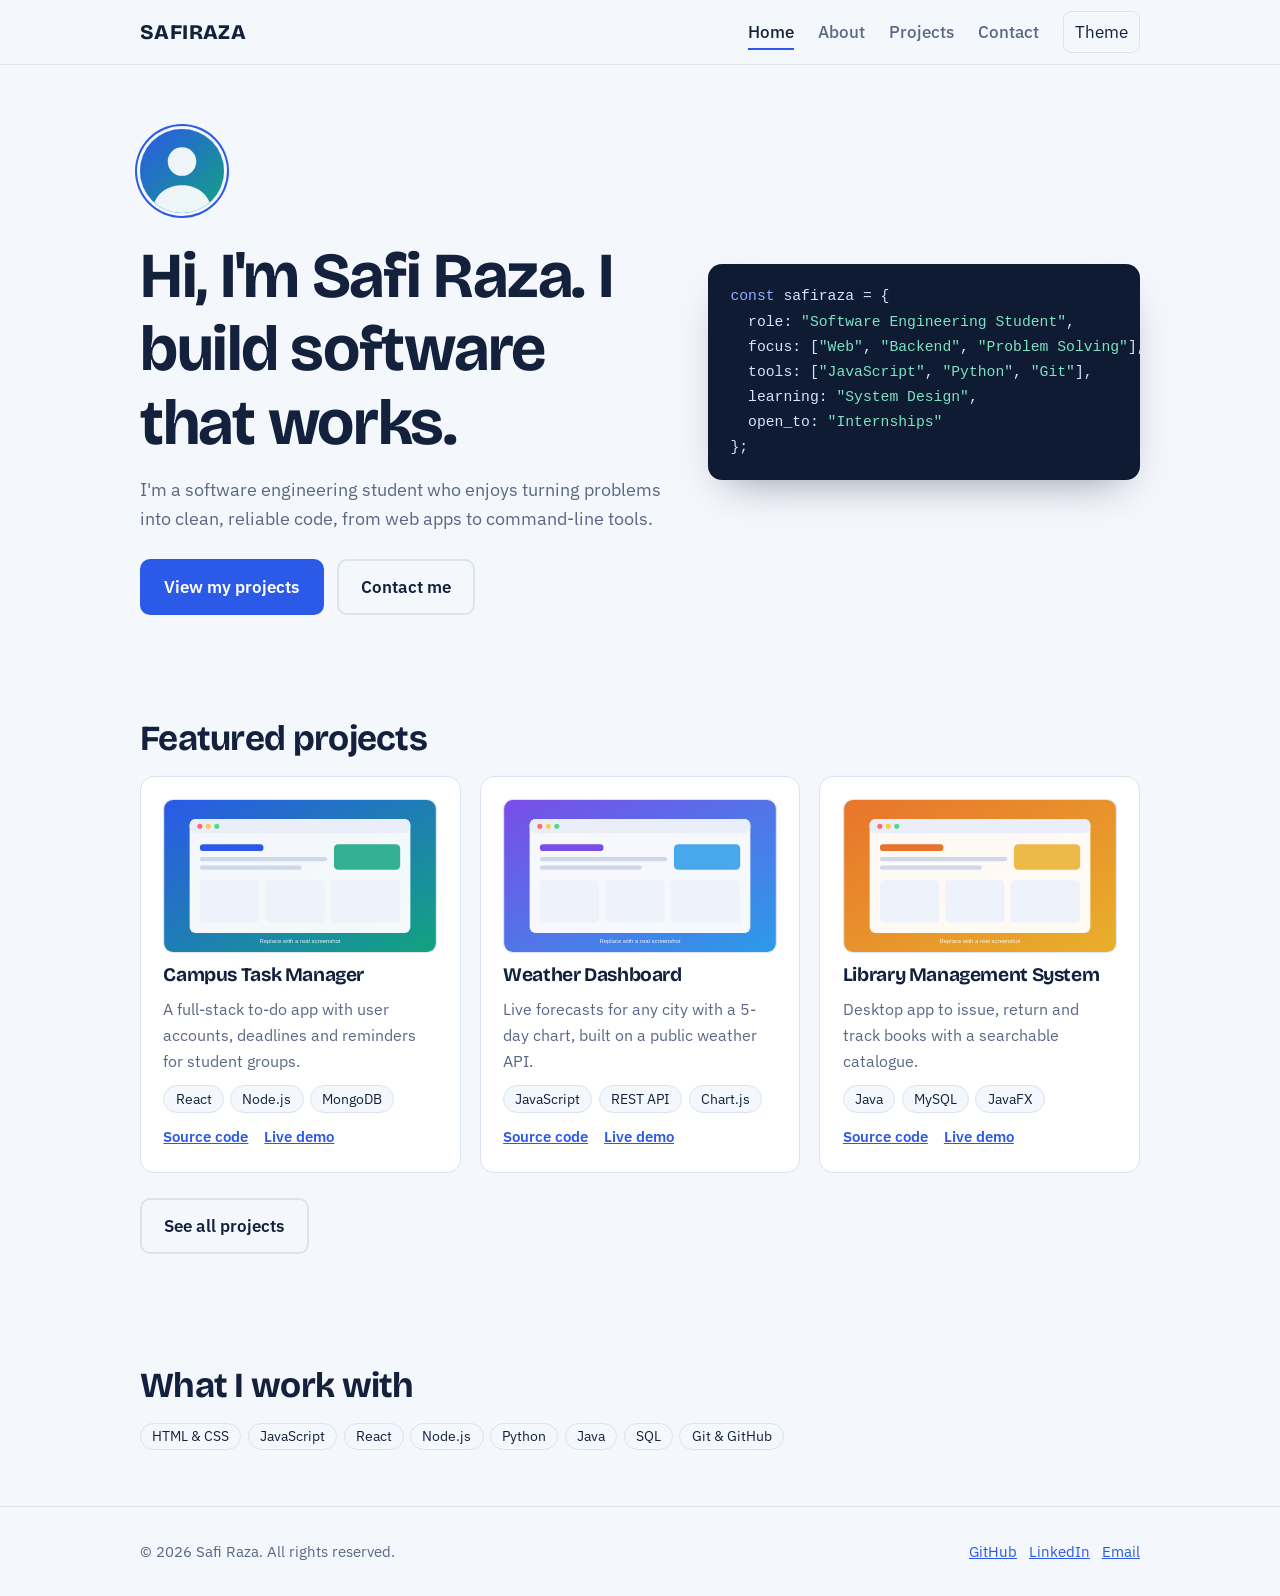
==== index.html @ 81b7e04a "Initial commit: student portfolio" ====
<!DOCTYPE html>
<html lang="en">
<head>
<meta charset="utf-8">
<meta name="viewport" content="width=device-width, initial-scale=1">
<title>Home | SAFIRAZA</title>
<meta name="description" content="Portfolio of Safi Raza (SAFIRAZA), a software engineering student building clean, useful software.">
<link rel="preconnect" href="https://fonts.googleapis.com">
<link rel="preconnect" href="https://fonts.gstatic.com" crossorigin>
<link href="https://fonts.googleapis.com/css2?family=Bricolage+Grotesque:wght@600;800&family=IBM+Plex+Sans:wght@400;500;600&display=swap" rel="stylesheet">
<link rel="icon" href="assets/favicon.svg" type="image/svg+xml">
<meta property="og:title" content="SAFIRAZA | Software Engineering Student Portfolio">
<meta property="og:image" content="assets/images/profile.svg">
<link rel="stylesheet" href="assets/style.css">
</head>
<body>
<header class="site"><div class="wrap">
<a class="logo" href="index.html">SAFIRAZA</a>
<nav aria-label="Main"><ul><li><a href="index.html" aria-current="page">Home</a></li><li><a href="about.html">About</a></li><li><a href="projects.html">Projects</a></li><li><a href="contact.html">Contact</a></li><li><button class="theme-btn" type="button" aria-label="Toggle light and dark theme">Theme</button></li></ul></nav>
<button class="menu-btn" type="button" aria-expanded="false" aria-label="Open menu">Menu</button>
</div></header>
<main>
<div class="wrap">
<section class="hero">
<div>
<img class="avatar" src="assets/images/profile.svg" alt="Portrait of Safi Raza" width="84" height="84">
<h1>Hi, I'm Safi Raza. I build software that works.</h1>
<p class="lead">I'm a software engineering student who enjoys turning problems into clean, reliable code, from web apps to command-line tools.</p>
<div class="actions"><a class="btn" href="projects.html">View my projects</a><a class="btn ghost" href="contact.html">Contact me</a></div>
</div>
<pre class="code" aria-label="Short profile written as code"><span class="k">const</span> safiraza = {
  role: <span class="s">"Software Engineering Student"</span>,
  focus: [<span class="s">"Web"</span>, <span class="s">"Backend"</span>, <span class="s">"Problem Solving"</span>],
  tools: [<span class="s">"JavaScript"</span>, <span class="s">"Python"</span>, <span class="s">"Git"</span>],
  learning: <span class="s">"System Design"</span>,
  open_to: <span class="s">"Internships"</span>
};</pre>
</section>
<section>
<h2>Featured projects</h2>
<div class="grid"><article class="card"><img class="thumb" src="assets/images/project-1.svg" alt="Screenshot of Campus Task Manager" loading="lazy" width="640" height="360"><h3>Campus Task Manager</h3><p>A full-stack to-do app with user accounts, deadlines and reminders for student groups.</p><ul class="tags"><li>React</li><li>Node.js</li><li>MongoDB</li></ul><div class="links"><a href="https://github.com/your-username/repo-name">Source code</a><a href="#">Live demo</a></div></article><article class="card"><img class="thumb" src="assets/images/project-2.svg" alt="Screenshot of Weather Dashboard" loading="lazy" width="640" height="360"><h3>Weather Dashboard</h3><p>Live forecasts for any city with a 5-day chart, built on a public weather API.</p><ul class="tags"><li>JavaScript</li><li>REST API</li><li>Chart.js</li></ul><div class="links"><a href="https://github.com/your-username/repo-name">Source code</a><a href="#">Live demo</a></div></article><article class="card"><img class="thumb" src="assets/images/project-3.svg" alt="Screenshot of Library Management System" loading="lazy" width="640" height="360"><h3>Library Management System</h3><p>Desktop app to issue, return and track books with a searchable catalogue.</p><ul class="tags"><li>Java</li><li>MySQL</li><li>JavaFX</li></ul><div class="links"><a href="https://github.com/your-username/repo-name">Source code</a><a href="#">Live demo</a></div></article></div>
<div class="actions"><a class="btn ghost" href="projects.html">See all projects</a></div>
</section>
<section>
<h2>What I work with</h2>
<ul class="tags"><li>HTML &amp; CSS</li><li>JavaScript</li><li>React</li><li>Node.js</li><li>Python</li><li>Java</li><li>SQL</li><li>Git &amp; GitHub</li></ul>
</section>
</div>
</main>
<footer><div class="wrap">
<p>&copy; <span id="year">2026</span> Safi Raza. All rights reserved.</p>
<p><a href="https://github.com/your-username">GitHub</a> &nbsp; <a href="https://linkedin.com/in/your-username">LinkedIn</a> &nbsp; <a href="mailto:your.email@example.com">Email</a></p>
</div></footer>
<script src="assets/script.js"></script>
</body>
</html>
---- assets/style.css ----
:root{--bg:#f4f7fc;--surface:#fff;--ink:#14213d;--muted:#5b6785;--line:#dbe3f0;--accent:#2b59e8;--accent-ink:#fff;--mint:#12a37f;--code:#0f1a33;--code-ink:#d7e2ff}
@media (prefers-color-scheme:dark){:root:not([data-theme="light"]){--bg:#0c1426;--surface:#131e36;--ink:#e8eefc;--muted:#9aa7c7;--line:#243252;--accent:#6f93ff;--accent-ink:#0c1426;--mint:#3fd2ac;--code:#0a1122;--code-ink:#d7e2ff}}
:root[data-theme="dark"]{--bg:#0c1426;--surface:#131e36;--ink:#e8eefc;--muted:#9aa7c7;--line:#243252;--accent:#6f93ff;--accent-ink:#0c1426;--mint:#3fd2ac;--code:#0a1122;--code-ink:#d7e2ff}
*{box-sizing:border-box;margin:0}
html{scroll-behavior:smooth}
body{background:var(--bg);color:var(--ink);font:17px/1.65 "IBM Plex Sans",system-ui,-apple-system,"Segoe UI",sans-serif}
h1,h2,h3{font-family:"Bricolage Grotesque","IBM Plex Sans",system-ui,sans-serif;line-height:1.15;letter-spacing:-.02em}
h1{font-size:clamp(2.4rem,6vw,4rem)}h2{font-size:clamp(1.6rem,3.5vw,2.2rem);margin-bottom:1rem}h3{font-size:1.2rem}
a{color:var(--accent)}
:focus-visible{outline:3px solid var(--accent);outline-offset:3px;border-radius:4px}
.wrap{max-width:1040px;margin:0 auto;padding:0 1.25rem}
section{padding:3.5rem 0}
.lead{color:var(--muted);max-width:60ch;font-size:1.1rem}
header.site{position:sticky;top:0;z-index:10;background:color-mix(in srgb,var(--bg) 88%,transparent);backdrop-filter:blur(8px);border-bottom:1px solid var(--line)}
header.site .wrap{display:flex;align-items:center;justify-content:space-between;height:64px}
.logo{font:800 1.3rem "Bricolage Grotesque",sans-serif;color:var(--ink);text-decoration:none;letter-spacing:.02em}
nav ul{display:flex;gap:1.5rem;list-style:none;padding:0;align-items:center}
nav a{color:var(--muted);text-decoration:none;font-weight:500;padding:.3rem 0;border-bottom:2px solid transparent}
nav a:hover,nav a[aria-current="page"]{color:var(--ink);border-color:var(--accent)}
.menu-btn,.theme-btn{background:none;border:1px solid var(--line);color:var(--ink);border-radius:8px;padding:.35rem .7rem;font:inherit;cursor:pointer}
.menu-btn{display:none}
.btn{display:inline-block;background:var(--accent);color:var(--accent-ink);padding:.75rem 1.4rem;border-radius:10px;font-weight:600;text-decoration:none;border:2px solid var(--accent)}
.btn:hover{filter:brightness(1.1)}
.btn.ghost{background:transparent;color:var(--ink);border-color:var(--line)}
.btn.ghost:hover{border-color:var(--accent)}
.actions{display:flex;gap:.8rem;flex-wrap:wrap;margin-top:1.6rem}
.hero{display:grid;grid-template-columns:1.1fr .9fr;gap:2.5rem;align-items:center;padding:4rem 0 3rem}
.hero p{margin-top:1rem}
.code{background:var(--code);color:var(--code-ink);border-radius:14px;padding:1.3rem 1.4rem;font:.92rem/1.7 ui-monospace,"JetBrains Mono",Consolas,monospace;overflow-x:auto;box-shadow:0 18px 40px -20px rgba(20,33,61,.5)}
.code .k{color:#8fb0ff}.code .s{color:#7be3c2}.code .c{color:#7d8bb0}
.grid{display:grid;grid-template-columns:repeat(auto-fill,minmax(290px,1fr));gap:1.2rem}
.card{background:var(--surface);border:1px solid var(--line);border-radius:14px;padding:1.4rem;display:flex;flex-direction:column;gap:.7rem}
.card p{color:var(--muted);font-size:.97rem}
.tags{display:flex;flex-wrap:wrap;gap:.4rem;list-style:none;padding:0}
.tags li{background:var(--bg);border:1px solid var(--line);border-radius:999px;padding:.1rem .7rem;font-size:.85rem}
.card .links{margin-top:auto;display:flex;gap:1rem;font-weight:600;font-size:.95rem}
.two{display:grid;grid-template-columns:1fr 1fr;gap:2.5rem}
.timeline{list-style:none;padding:0;border-left:2px solid var(--line);margin-left:.4rem}
.timeline li{padding:0 0 1.5rem 1.4rem;position:relative}
.timeline li::before{content:"";position:absolute;left:-7px;top:.5rem;width:12px;height:12px;border-radius:50%;background:var(--accent)}
.timeline span{color:var(--muted);font-size:.9rem;display:block}
.stats{display:flex;gap:2.5rem;flex-wrap:wrap;margin-top:2rem}
.stats strong{font:700 1.8rem "Bricolage Grotesque",sans-serif;display:block}
.stats span{color:var(--muted);font-size:.9rem}
form{display:grid;gap:1rem}
label{font-weight:600;display:grid;gap:.35rem}
input,textarea{font:inherit;color:var(--ink);background:var(--surface);border:1px solid var(--line);border-radius:10px;padding:.7rem .9rem}
textarea{min-height:150px;resize:vertical}
.contact-list{list-style:none;padding:0;display:grid;gap:.8rem}
footer{border-top:1px solid var(--line);padding:2rem 0;color:var(--muted);font-size:.95rem}
footer .wrap{display:flex;justify-content:space-between;flex-wrap:wrap;gap:1rem}
@media (max-width:800px){
.hero,.two{grid-template-columns:1fr}
.menu-btn{display:block}
nav ul{display:none;position:absolute;top:64px;left:0;right:0;flex-direction:column;align-items:flex-start;gap:.9rem;background:var(--bg);padding:1.2rem 1.25rem;border-bottom:1px solid var(--line)}
nav ul.open{display:flex}}
@media (prefers-reduced-motion:reduce){html{scroll-behavior:auto}}

.thumb{width:100%;height:auto;aspect-ratio:16/9;object-fit:cover;border-radius:10px;border:1px solid var(--line);background:var(--bg)}
.avatar{width:84px;height:84px;border-radius:50%;object-fit:cover;margin-bottom:1.1rem;box-shadow:0 0 0 3px var(--bg),0 0 0 5px var(--accent)}
.intro{display:flex;gap:2rem;align-items:center}
.portrait{width:200px;height:200px;border-radius:18px;object-fit:cover;border:1px solid var(--line);flex-shrink:0}
@media (max-width:800px){.intro{flex-direction:column;align-items:flex-start}.portrait{width:140px;height:140px}}
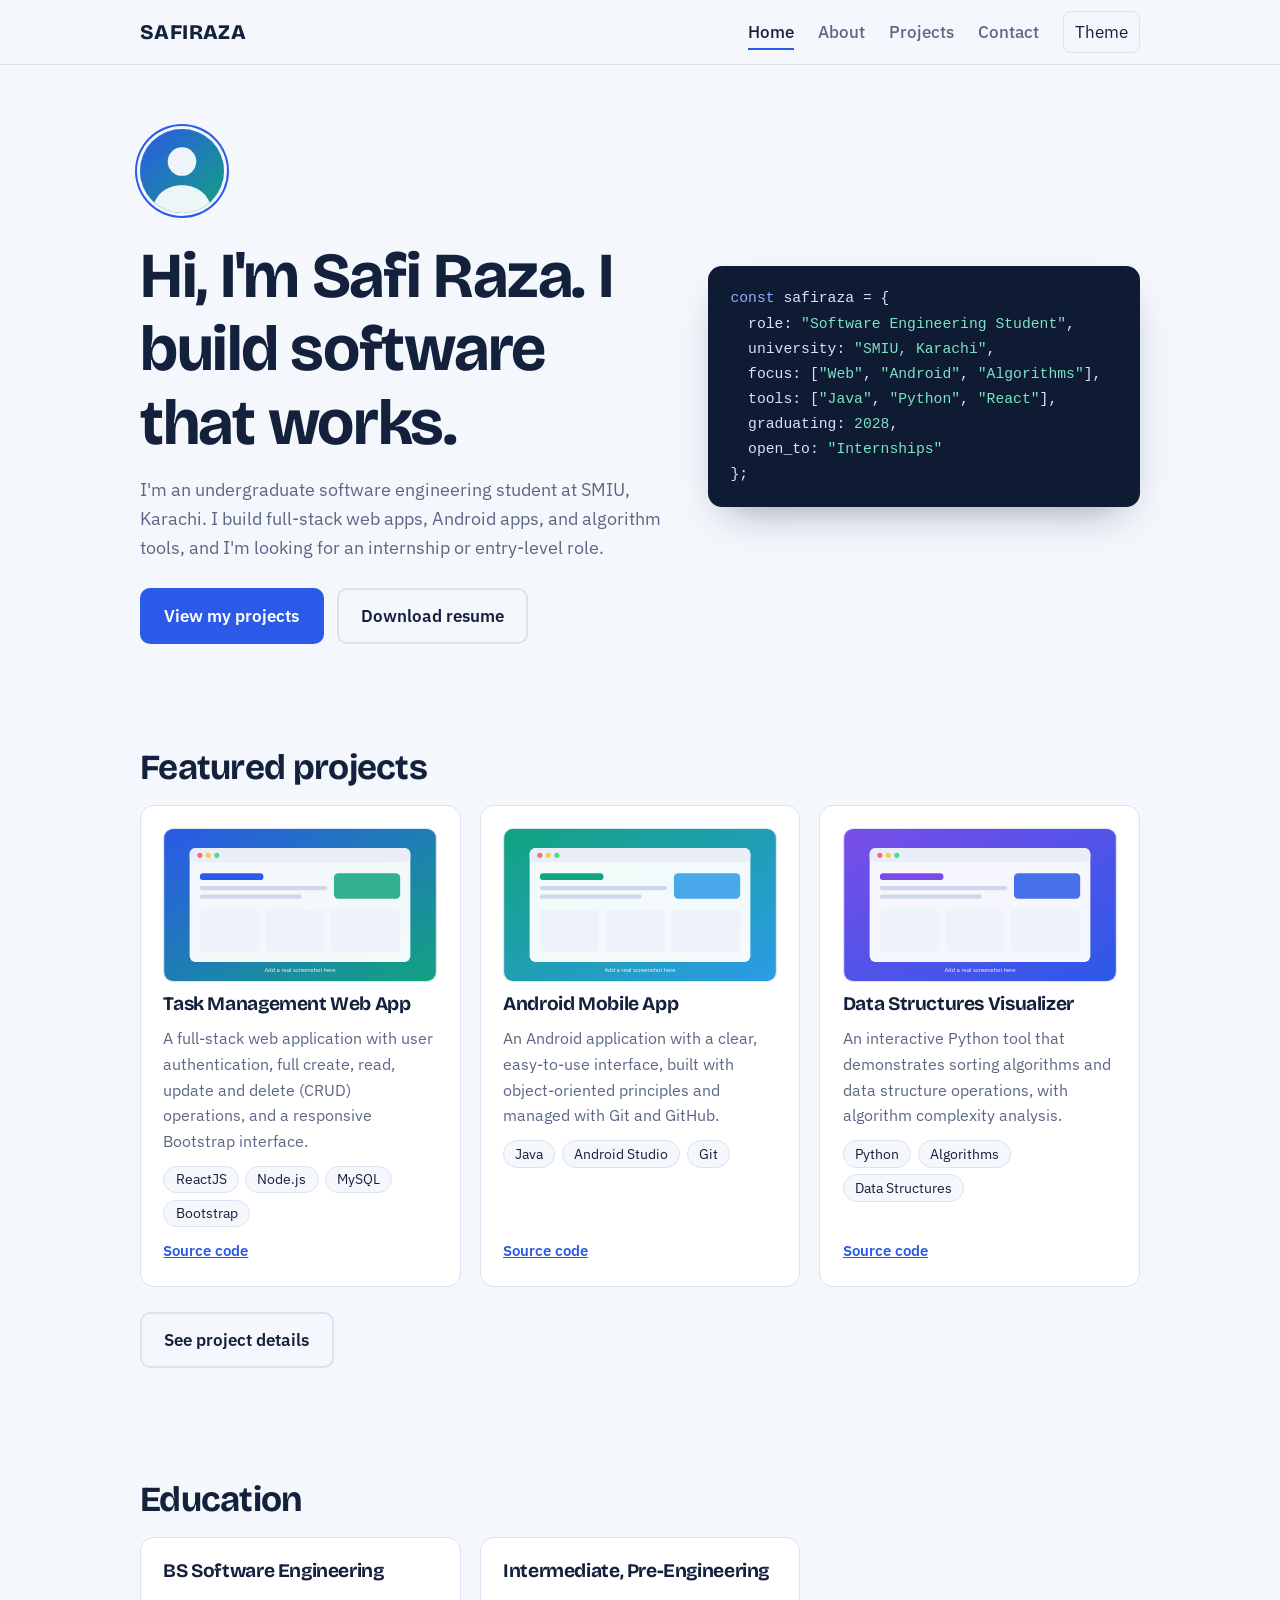
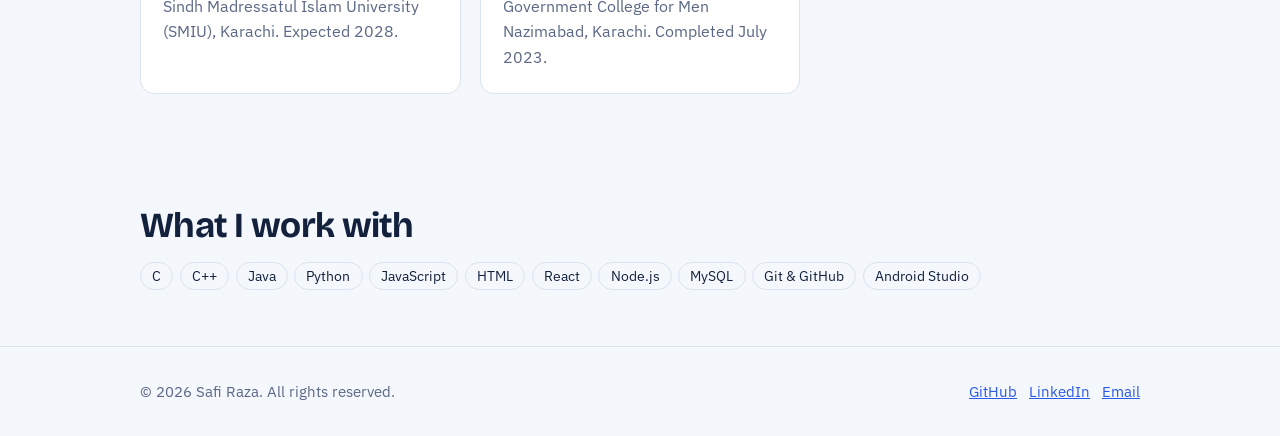
==== commit d8be1602: "Add files via upload Update portfolio with real details"" ====
--- a/index.html
+++ b/index.html
@@ -4,7 +4,7 @@
 <meta charset="utf-8">
 <meta name="viewport" content="width=device-width, initial-scale=1">
 <title>Home | SAFIRAZA</title>
-<meta name="description" content="Portfolio of Safi Raza (SAFIRAZA), a software engineering student building clean, useful software.">
+<meta name="description" content="Portfolio of Safi Raza (SAFIRAZA), a software engineering student at SMIU building web and mobile software.">
 <link rel="preconnect" href="https://fonts.googleapis.com">
 <link rel="preconnect" href="https://fonts.gstatic.com" crossorigin>
 <link href="https://fonts.googleapis.com/css2?family=Bricolage+Grotesque:wght@600;800&family=IBM+Plex+Sans:wght@400;500;600&display=swap" rel="stylesheet">
@@ -25,31 +25,39 @@
 <div>
 <img class="avatar" src="assets/images/profile.svg" alt="Portrait of Safi Raza" width="84" height="84">
 <h1>Hi, I'm Safi Raza. I build software that works.</h1>
-<p class="lead">I'm a software engineering student who enjoys turning problems into clean, reliable code, from web apps to command-line tools.</p>
-<div class="actions"><a class="btn" href="projects.html">View my projects</a><a class="btn ghost" href="contact.html">Contact me</a></div>
+<p class="lead">I'm an undergraduate software engineering student at SMIU, Karachi. I build full-stack web apps, Android apps, and algorithm tools, and I'm looking for an internship or entry-level role.</p>
+<div class="actions"><a class="btn" href="projects.html">View my projects</a><a class="btn ghost" href="assets/Safi-Raza-Resume.pdf">Download resume</a></div>
 </div>
 <pre class="code" aria-label="Short profile written as code"><span class="k">const</span> safiraza = {
   role: <span class="s">"Software Engineering Student"</span>,
-  focus: [<span class="s">"Web"</span>, <span class="s">"Backend"</span>, <span class="s">"Problem Solving"</span>],
-  tools: [<span class="s">"JavaScript"</span>, <span class="s">"Python"</span>, <span class="s">"Git"</span>],
-  learning: <span class="s">"System Design"</span>,
+  university: <span class="s">"SMIU, Karachi"</span>,
+  focus: [<span class="s">"Web"</span>, <span class="s">"Android"</span>, <span class="s">"Algorithms"</span>],
+  tools: [<span class="s">"Java"</span>, <span class="s">"Python"</span>, <span class="s">"React"</span>],
+  graduating: <span class="s">2028</span>,
   open_to: <span class="s">"Internships"</span>
 };</pre>
 </section>
 <section>
 <h2>Featured projects</h2>
-<div class="grid"><article class="card"><img class="thumb" src="assets/images/project-1.svg" alt="Screenshot of Campus Task Manager" loading="lazy" width="640" height="360"><h3>Campus Task Manager</h3><p>A full-stack to-do app with user accounts, deadlines and reminders for student groups.</p><ul class="tags"><li>React</li><li>Node.js</li><li>MongoDB</li></ul><div class="links"><a href="https://github.com/your-username/repo-name">Source code</a><a href="#">Live demo</a></div></article><article class="card"><img class="thumb" src="assets/images/project-2.svg" alt="Screenshot of Weather Dashboard" loading="lazy" width="640" height="360"><h3>Weather Dashboard</h3><p>Live forecasts for any city with a 5-day chart, built on a public weather API.</p><ul class="tags"><li>JavaScript</li><li>REST API</li><li>Chart.js</li></ul><div class="links"><a href="https://github.com/your-username/repo-name">Source code</a><a href="#">Live demo</a></div></article><article class="card"><img class="thumb" src="assets/images/project-3.svg" alt="Screenshot of Library Management System" loading="lazy" width="640" height="360"><h3>Library Management System</h3><p>Desktop app to issue, return and track books with a searchable catalogue.</p><ul class="tags"><li>Java</li><li>MySQL</li><li>JavaFX</li></ul><div class="links"><a href="https://github.com/your-username/repo-name">Source code</a><a href="#">Live demo</a></div></article></div>
-<div class="actions"><a class="btn ghost" href="projects.html">See all projects</a></div>
+<div class="grid"><article class="card"><img class="thumb" src="assets/images/project-1.svg" alt="Screenshot of Task Management Web App" loading="lazy" width="640" height="360"><h3>Task Management Web App</h3><p>A full-stack web application with user authentication, full create, read, update and delete (CRUD) operations, and a responsive Bootstrap interface.</p><ul class="tags"><li>ReactJS</li><li>Node.js</li><li>MySQL</li><li>Bootstrap</li></ul><div class="links"><a href="https://github.com/safiraza112">Source code</a></div></article><article class="card"><img class="thumb" src="assets/images/project-2.svg" alt="Screenshot of Android Mobile App" loading="lazy" width="640" height="360"><h3>Android Mobile App</h3><p>An Android application with a clear, easy-to-use interface, built with object-oriented principles and managed with Git and GitHub.</p><ul class="tags"><li>Java</li><li>Android Studio</li><li>Git</li></ul><div class="links"><a href="https://github.com/safiraza112">Source code</a></div></article><article class="card"><img class="thumb" src="assets/images/project-3.svg" alt="Screenshot of Data Structures Visualizer" loading="lazy" width="640" height="360"><h3>Data Structures Visualizer</h3><p>An interactive Python tool that demonstrates sorting algorithms and data structure operations, with algorithm complexity analysis.</p><ul class="tags"><li>Python</li><li>Algorithms</li><li>Data Structures</li></ul><div class="links"><a href="https://github.com/safiraza112">Source code</a></div></article></div>
+<div class="actions"><a class="btn ghost" href="projects.html">See project details</a></div>
+</section>
+<section>
+<h2>Education</h2>
+<div class="grid">
+<article class="card"><h3>BS Software Engineering</h3><p>Sindh Madressatul Islam University (SMIU), Karachi. Expected 2028.</p></article>
+<article class="card"><h3>Intermediate, Pre-Engineering</h3><p>Government College for Men Nazimabad, Karachi. Completed July 2023.</p></article>
+</div>
 </section>
 <section>
 <h2>What I work with</h2>
-<ul class="tags"><li>HTML &amp; CSS</li><li>JavaScript</li><li>React</li><li>Node.js</li><li>Python</li><li>Java</li><li>SQL</li><li>Git &amp; GitHub</li></ul>
+<ul class="tags"><li>C</li><li>C++</li><li>Java</li><li>Python</li><li>JavaScript</li><li>HTML</li><li>React</li><li>Node.js</li><li>MySQL</li><li>Git &amp; GitHub</li><li>Android Studio</li></ul>
 </section>
 </div>
 </main>
 <footer><div class="wrap">
 <p>&copy; <span id="year">2026</span> Safi Raza. All rights reserved.</p>
-<p><a href="https://github.com/your-username">GitHub</a> &nbsp; <a href="https://linkedin.com/in/your-username">LinkedIn</a> &nbsp; <a href="mailto:your.email@example.com">Email</a></p>
+<p><a href="https://github.com/safiraza112">GitHub</a> &nbsp; <a href="https://www.linkedin.com/in/syed-safi-raza-32a672346">LinkedIn</a> &nbsp; <a href="mailto:safi24raza@gmail.com">Email</a></p>
 </div></footer>
 <script src="assets/script.js"></script>
 </body>
